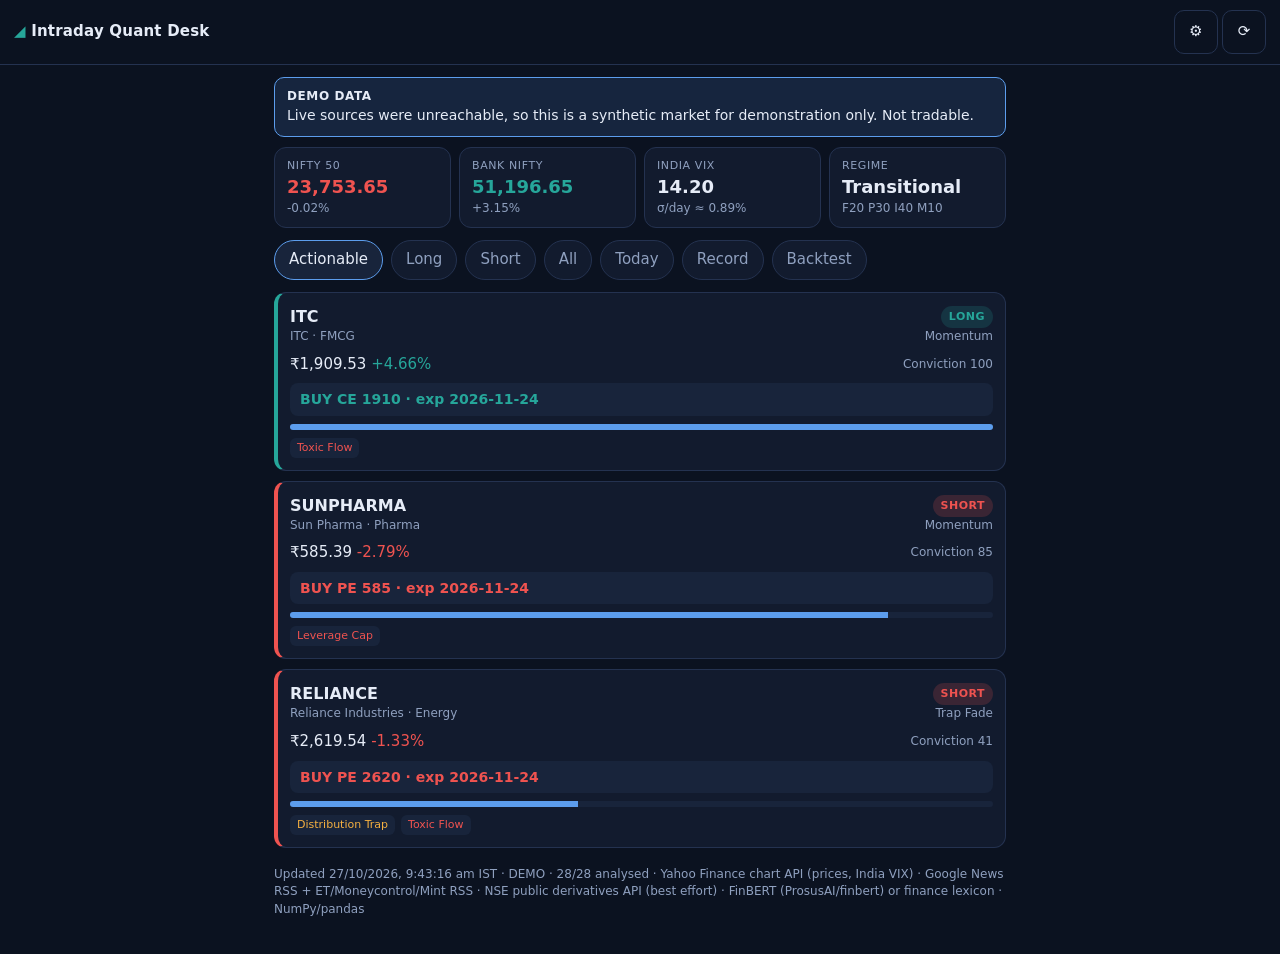
==== index.html @ 32682188 "Paper money: size every suggested trade with the user's account and show rupee P&L - Today tab: trad" ====
<!doctype html>
<html lang="en">
<head>
<meta charset="utf-8">
<meta name="viewport" content="width=device-width, initial-scale=1, viewport-fit=cover">
<title>Intraday Quant Desk</title>
<meta name="description" content="Quantitative intraday trade theses for NSE/BSE equities">
<meta name="theme-color" content="#0b1220">
<meta name="color-scheme" content="dark">
<meta name="apple-mobile-web-app-capable" content="yes">
<meta name="mobile-web-app-capable" content="yes">
<meta name="apple-mobile-web-app-status-bar-style" content="black-translucent">
<meta name="apple-mobile-web-app-title" content="Intraday">
<link rel="manifest" href="manifest.webmanifest">
<link rel="icon" type="image/png" href="icons/favicon-32.png">
<link rel="apple-touch-icon" href="icons/apple-touch-icon.png">
<link rel="stylesheet" href="assets/styles.css">
</head>
<body>
<header class="top">
  <div class="brand"><span class="logo">◢</span> Intraday Quant Desk</div>
  <div class="top-actions">
    <button id="installBtn" class="btn ghost" hidden>Install</button>
    <button id="settingsBtn" class="btn ghost" aria-label="Risk settings">⚙</button>
    <button id="refreshBtn" class="btn ghost" aria-label="Refresh">⟳</button>
  </div>
</header>
<main>
  <div id="banners"></div>
  <section id="macro" class="macro" aria-label="Macro overlay"></section>
  <nav class="chips" id="filters" aria-label="Filter">
    <button data-f="ACTION" class="chip on">Actionable</button>
    <button data-f="LONG" class="chip">Long</button>
    <button data-f="SHORT" class="chip">Short</button>
    <button data-f="ALL" class="chip">All</button>
    <button data-f="TODAY" class="chip">Today</button>
    <button data-f="RECORD" class="chip">Record</button>
    <button data-f="BACKTEST" class="chip">Backtest</button>
  </nav>
  <section id="list" class="list" aria-live="polite"><div class="empty">Loading…</div></section>
  <footer id="foot" class="foot"></footer>
</main>

<div id="sheet" class="sheet" hidden role="dialog" aria-modal="true">
  <div class="sheet-bar"><button id="closeSheet" class="btn ghost">← Back</button><span id="sheetTitle"></span></div>
  <div id="sheetBody" class="sheet-body"></div>
</div>

<dialog id="settings">
  <form method="dialog">
    <h3>Risk settings</h3>
    <label>Capital (₹)<input id="capital" type="number" min="1000" step="1000" inputmode="numeric"></label>
    <label>Risk per trade (%)<input id="riskPct" type="number" min="0.1" max="100" step="0.1" inputmode="decimal"></label>
    <p class="muted">Quantity is recalculated on-device from the stop distance. The same capital and risk % run your paper-money account (Today and Record tabs). Nothing leaves your phone.</p>
    <h3>Notifications</h3>
    <p id="notifStatus" class="muted"></p>
    <button type="button" id="notifBtn" class="btn">Enable notifications</button>
    <button type="button" id="notifTest" class="btn ghost" hidden>Test on this phone</button>
    <div id="subBox" hidden>
      <p class="muted">Last step: copy this and save it in GitHub → repo Settings → Secrets and variables → Actions → New secret named <b>PUSH_SUBSCRIPTIONS</b>.</p>
      <textarea id="subJson" readonly rows="5"></textarea>
      <button type="button" id="copySub" class="btn ghost">Copy</button>
    </div>
    <menu><button class="btn" value="ok">Save</button></menu>
  </form>
</dialog>
<div id="iosHint" class="ios-hint" hidden>To install: tap <b>Share</b> then <b>Add to Home Screen</b>. <button id="iosClose" class="btn ghost">Got it</button></div>
<script src="assets/app.js"></script>
</body>
</html>
---- assets/styles.css ----
:root{--bg:#0b1220;--panel:#121b2e;--panel2:#18243b;--line:#243250;--tx:#e6ecf7;--mu:#8fa0bf;--up:#26a69a;--dn:#ef5350;--warn:#f5b041;--info:#5c9ded;
--safe-t:env(safe-area-inset-top);--safe-b:env(safe-area-inset-bottom)}
html{color-scheme:dark}
*{box-sizing:border-box;-webkit-tap-highlight-color:transparent}
html{-webkit-text-size-adjust:100%}
body{margin:0;background:var(--bg);color:var(--tx);font:15px/1.45 system-ui,-apple-system,Segoe UI,Roboto,sans-serif;padding-bottom:calc(24px + var(--safe-b));overscroll-behavior-y:contain}
.top{position:sticky;top:0;z-index:5;display:flex;justify-content:space-between;align-items:center;padding:calc(10px + var(--safe-t)) 14px 10px;background:var(--bg);border-bottom:1px solid var(--line)}
.brand{font-weight:700;letter-spacing:.2px}.logo{color:var(--up)}
.top-actions{display:flex;gap:4px}
.btn{font:inherit;color:var(--tx);background:var(--info);border:0;border-radius:10px;padding:10px 14px;min-height:44px;cursor:pointer}
.btn.ghost{background:transparent;border:1px solid var(--line);padding:8px 12px;min-width:44px}
main{max-width:760px;margin:0 auto;padding:12px 14px}
.banner{padding:10px 12px;border-radius:10px;margin-bottom:10px;border:1px solid;font-size:14px}
.banner.high{background:rgba(239,83,80,.14);border-color:var(--dn)}.banner.medium{background:rgba(245,176,65,.14);border-color:var(--warn)}.banner.info{background:rgba(92,157,237,.14);border-color:var(--info)}
.banner b{display:block;font-size:12px;text-transform:uppercase;letter-spacing:.6px}
.macro{display:grid;grid-template-columns:repeat(2,1fr);gap:8px;margin-bottom:12px}
@media(min-width:560px){.macro{grid-template-columns:repeat(4,1fr)}}
.tile{background:var(--panel);border:1px solid var(--line);border-radius:12px;padding:10px 12px}
.tile .k{font-size:11px;color:var(--mu);text-transform:uppercase;letter-spacing:.6px}.tile .v{font-size:18px;font-weight:650}.tile .s{font-size:12px;color:var(--mu)}
.chips{display:flex;gap:8px;overflow-x:auto;padding-bottom:6px;margin-bottom:6px;scrollbar-width:none}
.chip{flex:none;font:inherit;color:var(--mu);background:var(--panel);border:1px solid var(--line);border-radius:999px;padding:8px 14px;min-height:40px}
.chip.on{color:var(--tx);border-color:var(--info);background:var(--panel2)}
.list{display:grid;gap:10px}
.card{display:block;width:100%;text-align:left;font:inherit;color:inherit;background:var(--panel);border:1px solid var(--line);border-left:4px solid var(--line);border-radius:12px;padding:12px;cursor:pointer}
.card.LONG{border-left-color:var(--up)}.card.SHORT{border-left-color:var(--dn)}
.row{display:flex;justify-content:space-between;align-items:center;gap:8px}
.sym{font-weight:700;font-size:16px}.sub{color:var(--mu);font-size:12px}
.pill{display:inline-block;font-size:11px;font-weight:700;padding:3px 8px;border-radius:999px;letter-spacing:.5px}
.pill.LONG{background:rgba(38,166,154,.18);color:var(--up)}.pill.SHORT{background:rgba(239,83,80,.18);color:var(--dn)}.pill.NO_TRADE{background:var(--panel2);color:var(--mu)}
.up{color:var(--up)}.dn{color:var(--dn)}.muted,.mu{color:var(--mu)}
.meter{height:6px;background:var(--panel2);border-radius:6px;overflow:hidden;margin-top:8px}.meter i{display:block;height:100%;background:var(--info)}
.tags{display:flex;flex-wrap:wrap;gap:6px;margin-top:8px}.tag{font-size:11px;background:var(--panel2);border-radius:6px;padding:2px 7px;color:var(--mu)}.tag.w{color:var(--warn)}.tag.r{color:var(--dn)}
.empty{padding:30px;text-align:center;color:var(--mu)}
.foot{color:var(--mu);font-size:12px;margin-top:18px}
.sheet{position:fixed;inset:0;z-index:20;background:var(--bg);overflow-y:auto;-webkit-overflow-scrolling:touch}
.sheet[hidden]{display:none}
.sheet-bar{position:sticky;top:0;display:flex;align-items:center;gap:10px;padding:calc(8px + var(--safe-t)) 10px 8px;background:var(--bg);border-bottom:1px solid var(--line);font-weight:700}
.sheet-body{max-width:760px;margin:0 auto;padding:12px 14px calc(30px + var(--safe-b))}
h4{margin:18px 0 8px;font-size:12px;text-transform:uppercase;letter-spacing:.7px;color:var(--mu)}
.grid{display:grid;grid-template-columns:repeat(2,1fr);gap:8px}
.kv{background:var(--panel);border:1px solid var(--line);border-radius:10px;padding:8px 10px}.kv .k{font-size:11px;color:var(--mu)}.kv .v{font-weight:650;font-variant-numeric:tabular-nums}
.bar{display:flex;align-items:center;gap:8px;margin:6px 0;font-size:13px}.bar .n{width:96px;color:var(--mu)}.bar .t{flex:1;height:8px;background:var(--panel2);border-radius:8px;position:relative}
.bar .t i{position:absolute;top:0;bottom:0;border-radius:8px}.bar .t:after{content:"";position:absolute;left:50%;top:-2px;bottom:-2px;width:1px;background:var(--mu)}.bar .x{width:84px;text-align:right;font-variant-numeric:tabular-nums}
.box{background:var(--panel);border:1px solid var(--line);border-radius:12px;padding:12px}
.inval{border-left:4px solid var(--warn)}
.hl{padding:8px 0;border-top:1px solid var(--line);font-size:14px}.hl:first-child{border-top:0}
.hl a{color:var(--info);text-decoration:none}
dialog{background:var(--panel);color:var(--tx);border:1px solid var(--line);border-radius:14px;width:min(92vw,380px)}
dialog::backdrop{background:rgba(0,0,0,.6)}
dialog label{display:block;margin:12px 0;font-size:13px;color:var(--mu)}
dialog input{display:block;width:100%;margin-top:4px;padding:12px;font-size:16px;background:var(--bg);color:var(--tx);border:1px solid var(--line);border-radius:8px}
dialog menu{padding:0;margin:8px 0 0}
.ios-hint{position:fixed;left:10px;right:10px;bottom:calc(10px + var(--safe-b));z-index:30;background:var(--panel2);border:1px solid var(--info);border-radius:12px;padding:10px 12px}
.opt{margin-top:8px;font-weight:700;font-size:14px;padding:6px 10px;border-radius:8px;background:var(--panel2)}
.opt.LONG{color:var(--up)}.opt.SHORT{color:var(--dn)}
.opt-box.LONG{border-left:4px solid var(--up)}.opt-box.SHORT{border-left:4px solid var(--dn)}
.opt-big{font-size:18px;font-weight:750}
dialog h3{margin:18px 0 6px}
dialog textarea{width:100%;font:12px ui-monospace,monospace;background:var(--bg);color:var(--tx);border:1px solid var(--line);border-radius:8px;padding:8px}
dialog .btn{margin:4px 0}
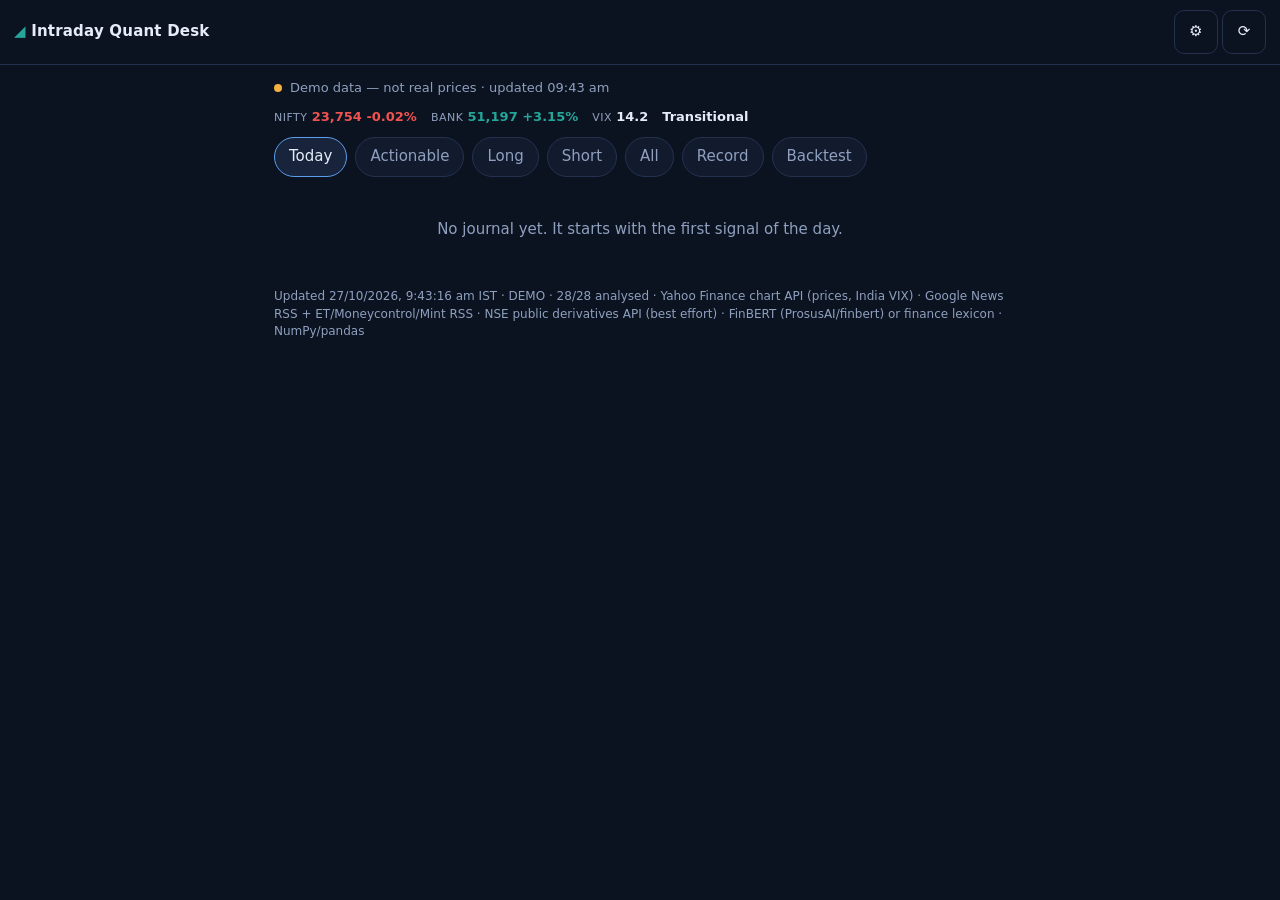
==== commit 125374f3: "Open on Today; replace the top banners with one status line and a compact market strip - Today is th" ====
--- a/index.html
+++ b/index.html
@@ -26,14 +26,14 @@
   </div>
 </header>
 <main>
-  <div id="banners"></div>
-  <section id="macro" class="macro" aria-label="Macro overlay"></section>
-  <nav class="chips" id="filters" aria-label="Filter">
-    <button data-f="ACTION" class="chip on">Actionable</button>
+  <div id="status" class="status" role="status"></div>
+  <section id="macro" class="strip" aria-label="Market"></section>
+  <nav class="chips" id="filters" aria-label="Views">
+    <button data-f="TODAY" class="chip on">Today</button>
+    <button data-f="ACTION" class="chip">Actionable</button>
     <button data-f="LONG" class="chip">Long</button>
     <button data-f="SHORT" class="chip">Short</button>
     <button data-f="ALL" class="chip">All</button>
-    <button data-f="TODAY" class="chip">Today</button>
     <button data-f="RECORD" class="chip">Record</button>
     <button data-f="BACKTEST" class="chip">Backtest</button>
   </nav>
--- a/assets/styles.css
+++ b/assets/styles.css
@@ -58,3 +58,18 @@
 dialog h3{margin:18px 0 6px}
 dialog textarea{width:100%;font:12px ui-monospace,monospace;background:var(--bg);color:var(--tx);border:1px solid var(--line);border-radius:8px;padding:8px}
 dialog .btn{margin:4px 0}
+.tbar{margin:12px 0 2px}
+.tbar-track{position:relative;height:8px;border-radius:8px;background:linear-gradient(90deg,rgba(239,83,80,.28),var(--panel2) 33%,rgba(38,166,154,.28))}
+.tbar-fill{position:absolute;top:0;bottom:0;border-radius:8px}.tbar-fill.up{background:var(--up)}.tbar-fill.dn{background:var(--dn)}
+.tbar-tick{position:absolute;top:-3px;bottom:-3px;width:2px;margin-left:-1px;background:var(--mu)}.tbar-tick.be{background:var(--warn)}
+.tbar-dot{position:absolute;top:50%;width:14px;height:14px;margin:-7px 0 0 -7px;border-radius:50%;border:2px solid var(--tx)}
+.tbar-dot.up{background:var(--up)}.tbar-dot.dn{background:var(--dn)}
+.tbar-labels{position:relative;height:16px;margin-top:6px;font-size:11px;color:var(--mu)}
+.tbar-labels span{position:absolute;transform:translateX(-50%);white-space:nowrap}
+.tbar-labels span:first-child{transform:none}.tbar-labels span:last-child{transform:translateX(-100%)}
+.tbar-note{margin-top:2px}
+.status{display:flex;align-items:center;gap:8px;font-size:13px;color:var(--mu);margin:2px 0 10px}
+.dot{width:8px;height:8px;border-radius:50%;flex:none;background:var(--mu)}.dot.ok{background:var(--up)}.dot.warn{background:var(--warn)}.dot.idle{background:var(--mu)}
+.strip{display:flex;gap:14px;overflow-x:auto;scrollbar-width:none;font-size:13px;margin-bottom:10px;white-space:nowrap}
+.strip-item .k{color:var(--mu);font-size:11px;letter-spacing:.5px}
+details.how{font-size:13px;color:var(--mu);margin:6px 0 12px}details.how summary{cursor:pointer;color:var(--info)}
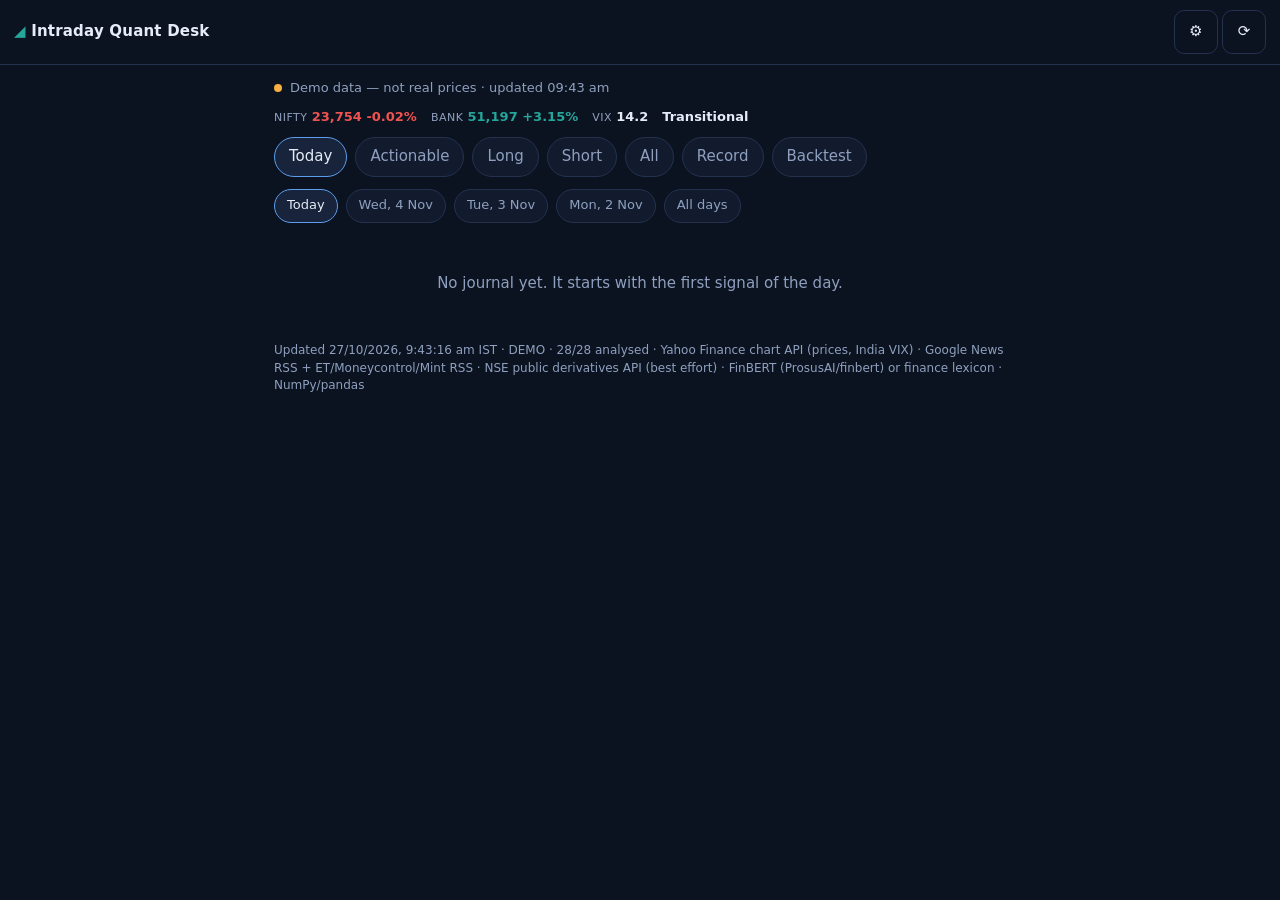
==== commit e6bf6678: "Zerodha Kite Connect: exchange candles, option chains, futures OI and lot sizes (read-only) - engine" ====
--- a/index.html
+++ b/index.html
@@ -52,6 +52,10 @@
     <label>Capital (₹)<input id="capital" type="number" min="1000" step="1000" inputmode="numeric"></label>
     <label>Risk per trade (%)<input id="riskPct" type="number" min="0.1" max="100" step="0.1" inputmode="decimal"></label>
     <p class="muted">Quantity is recalculated on-device from the stop distance. The same capital and risk % run your paper-money account (Today and Record tabs). Nothing leaves your phone.</p>
+    <h3>Zerodha Kite</h3>
+    <p id="kiteStatus" class="muted"></p>
+    <button type="button" id="kiteBtn" class="btn">Connect Kite (daily login)</button>
+    <p class="muted">Kite tokens expire every morning, so log in once each trading day before 10:00. The app only reads market data; it never places orders.</p>
     <h3>Notifications</h3>
     <p id="notifStatus" class="muted"></p>
     <button type="button" id="notifBtn" class="btn">Enable notifications</button>
--- a/assets/styles.css
+++ b/assets/styles.css
@@ -73,3 +73,5 @@
 .strip{display:flex;gap:14px;overflow-x:auto;scrollbar-width:none;font-size:13px;margin-bottom:10px;white-space:nowrap}
 .strip-item .k{color:var(--mu);font-size:11px;letter-spacing:.5px}
 details.how{font-size:13px;color:var(--mu);margin:6px 0 12px}details.how summary{cursor:pointer;color:var(--info)}
+.chips.days{margin-bottom:4px}.chips.days .chip{padding:6px 12px;min-height:34px;font-size:13px}
+.card.dayrow .bar{margin-top:8px}
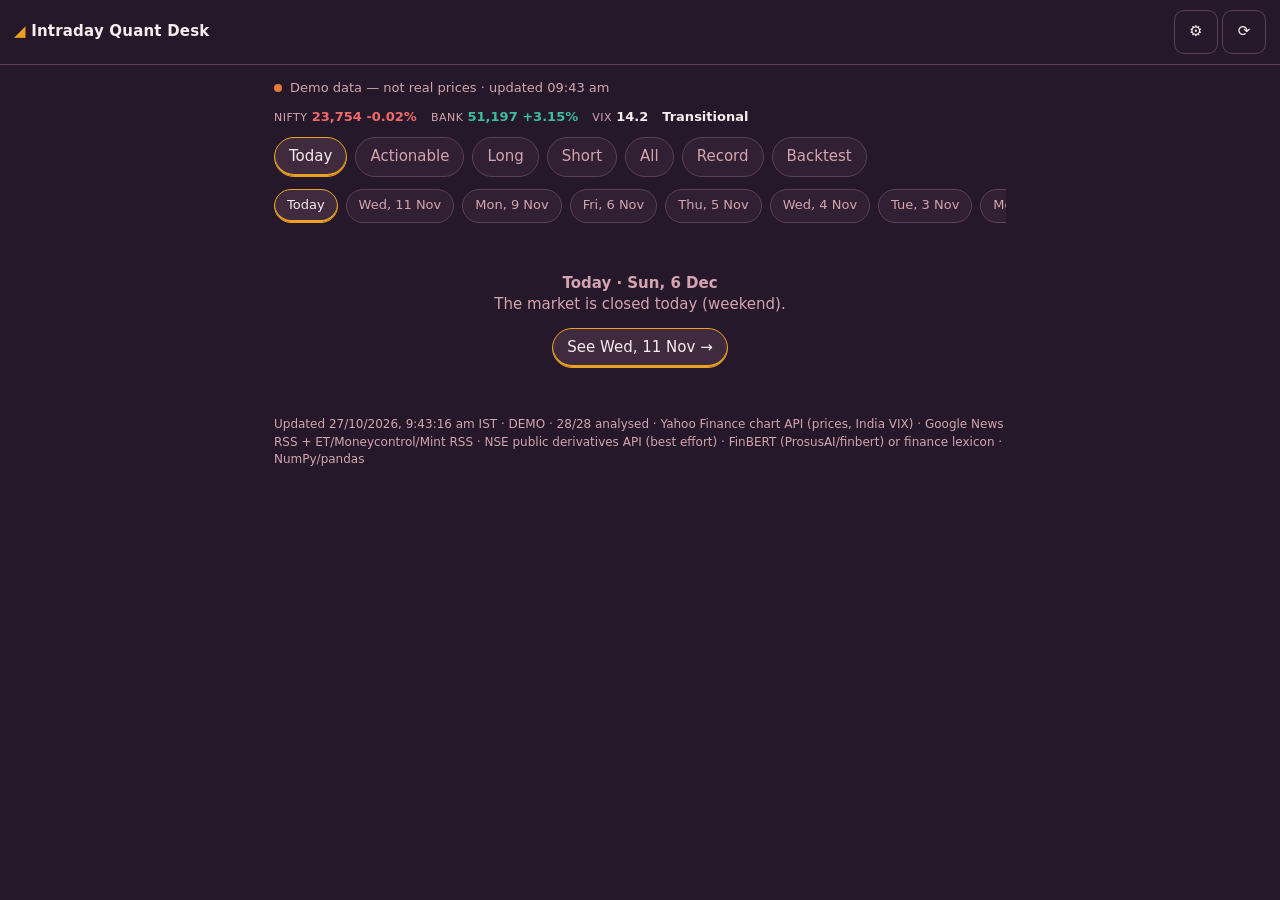
==== commit 30be03ab: "Design rule 60-30-10: Smoked Plum 60%, Dusty Rose 30%, Marigold Yellow 10% - Plum shades for backgro" ====
--- a/index.html
+++ b/index.html
@@ -5,7 +5,7 @@
 <meta name="viewport" content="width=device-width, initial-scale=1, viewport-fit=cover">
 <title>Intraday Quant Desk</title>
 <meta name="description" content="Quantitative intraday trade theses for NSE/BSE equities">
-<meta name="theme-color" content="#0b1220">
+<meta name="theme-color" content="#24182A">
 <meta name="color-scheme" content="dark">
 <meta name="apple-mobile-web-app-capable" content="yes">
 <meta name="mobile-web-app-capable" content="yes">
--- a/assets/styles.css
+++ b/assets/styles.css
@@ -1,17 +1,24 @@
-:root{--bg:#0b1220;--panel:#121b2e;--panel2:#18243b;--line:#243250;--tx:#e6ecf7;--mu:#8fa0bf;--up:#26a69a;--dn:#ef5350;--warn:#f5b041;--info:#5c9ded;
+:root{
+/* Design rule 60-30-10 (docs/DESIGN.md): Smoked Plum 60% (backgrounds, surfaces, lines) ·
+   Dusty Rose 30% (secondary text, labels, chips, info banners) · Marigold Yellow 10% (accent: buttons, active state, links, logo).
+   Green/red stay only as functional profit/loss colours. */
+--plum:#5B4156;--rose:#D4A5AE;--marigold:#EAA221;
+--bg:#24182A;--panel:#311F33;--panel2:#3F2A3E;--line:#5B4156;
+--tx:#F8ECEF;--mu:#D4A5AE;--accent:#EAA221;--on-accent:#24182A;
+--up:#3DBE9C;--dn:#F06A6A;--warn:#E8793A;--info:#D4A5AE;
 --safe-t:env(safe-area-inset-top);--safe-b:env(safe-area-inset-bottom)}
 html{color-scheme:dark}
 *{box-sizing:border-box;-webkit-tap-highlight-color:transparent}
 html{-webkit-text-size-adjust:100%}
 body{margin:0;background:var(--bg);color:var(--tx);font:15px/1.45 system-ui,-apple-system,Segoe UI,Roboto,sans-serif;padding-bottom:calc(24px + var(--safe-b));overscroll-behavior-y:contain}
 .top{position:sticky;top:0;z-index:5;display:flex;justify-content:space-between;align-items:center;padding:calc(10px + var(--safe-t)) 14px 10px;background:var(--bg);border-bottom:1px solid var(--line)}
-.brand{font-weight:700;letter-spacing:.2px}.logo{color:var(--up)}
+.brand{font-weight:700;letter-spacing:.2px}.logo{color:var(--accent)}
 .top-actions{display:flex;gap:4px}
-.btn{font:inherit;color:var(--tx);background:var(--info);border:0;border-radius:10px;padding:10px 14px;min-height:44px;cursor:pointer}
-.btn.ghost{background:transparent;border:1px solid var(--line);padding:8px 12px;min-width:44px}
+.btn{font:inherit;color:var(--on-accent);font-weight:650;background:var(--accent);border:0;border-radius:10px;padding:10px 14px;min-height:44px;cursor:pointer}
+.btn.ghost{color:var(--tx);font-weight:400;background:transparent;border:1px solid var(--line);padding:8px 12px;min-width:44px}
 main{max-width:760px;margin:0 auto;padding:12px 14px}
 .banner{padding:10px 12px;border-radius:10px;margin-bottom:10px;border:1px solid;font-size:14px}
-.banner.high{background:rgba(239,83,80,.14);border-color:var(--dn)}.banner.medium{background:rgba(245,176,65,.14);border-color:var(--warn)}.banner.info{background:rgba(92,157,237,.14);border-color:var(--info)}
+.banner.high{background:rgba(240,106,106,.14);border-color:var(--dn)}.banner.medium{background:rgba(232,121,58,.14);border-color:var(--warn)}.banner.info{background:rgba(212,165,174,.12);border-color:var(--rose)}
 .banner b{display:block;font-size:12px;text-transform:uppercase;letter-spacing:.6px}
 .macro{display:grid;grid-template-columns:repeat(2,1fr);gap:8px;margin-bottom:12px}
 @media(min-width:560px){.macro{grid-template-columns:repeat(4,1fr)}}
@@ -19,16 +26,16 @@
 .tile .k{font-size:11px;color:var(--mu);text-transform:uppercase;letter-spacing:.6px}.tile .v{font-size:18px;font-weight:650}.tile .s{font-size:12px;color:var(--mu)}
 .chips{display:flex;gap:8px;overflow-x:auto;padding-bottom:6px;margin-bottom:6px;scrollbar-width:none}
 .chip{flex:none;font:inherit;color:var(--mu);background:var(--panel);border:1px solid var(--line);border-radius:999px;padding:8px 14px;min-height:40px}
-.chip.on{color:var(--tx);border-color:var(--info);background:var(--panel2)}
+.chip.on{color:var(--tx);border-color:var(--accent);background:var(--panel2);box-shadow:inset 0 -2px 0 var(--accent)}
 .list{display:grid;gap:10px}
 .card{display:block;width:100%;text-align:left;font:inherit;color:inherit;background:var(--panel);border:1px solid var(--line);border-left:4px solid var(--line);border-radius:12px;padding:12px;cursor:pointer}
 .card.LONG{border-left-color:var(--up)}.card.SHORT{border-left-color:var(--dn)}
 .row{display:flex;justify-content:space-between;align-items:center;gap:8px}
 .sym{font-weight:700;font-size:16px}.sub{color:var(--mu);font-size:12px}
 .pill{display:inline-block;font-size:11px;font-weight:700;padding:3px 8px;border-radius:999px;letter-spacing:.5px}
-.pill.LONG{background:rgba(38,166,154,.18);color:var(--up)}.pill.SHORT{background:rgba(239,83,80,.18);color:var(--dn)}.pill.NO_TRADE{background:var(--panel2);color:var(--mu)}
+.pill.LONG{background:rgba(61,190,156,.18);color:var(--up)}.pill.SHORT{background:rgba(240,106,106,.18);color:var(--dn)}.pill.NO_TRADE{background:var(--panel2);color:var(--mu)}
 .up{color:var(--up)}.dn{color:var(--dn)}.muted,.mu{color:var(--mu)}
-.meter{height:6px;background:var(--panel2);border-radius:6px;overflow:hidden;margin-top:8px}.meter i{display:block;height:100%;background:var(--info)}
+.meter{height:6px;background:var(--panel2);border-radius:6px;overflow:hidden;margin-top:8px}.meter i{display:block;height:100%;background:var(--accent)}
 .tags{display:flex;flex-wrap:wrap;gap:6px;margin-top:8px}.tag{font-size:11px;background:var(--panel2);border-radius:6px;padding:2px 7px;color:var(--mu)}.tag.w{color:var(--warn)}.tag.r{color:var(--dn)}
 .empty{padding:30px;text-align:center;color:var(--mu)}
 .foot{color:var(--mu);font-size:12px;margin-top:18px}
@@ -44,13 +51,13 @@
 .box{background:var(--panel);border:1px solid var(--line);border-radius:12px;padding:12px}
 .inval{border-left:4px solid var(--warn)}
 .hl{padding:8px 0;border-top:1px solid var(--line);font-size:14px}.hl:first-child{border-top:0}
-.hl a{color:var(--info);text-decoration:none}
+.hl a{color:var(--accent);text-decoration:none}
 dialog{background:var(--panel);color:var(--tx);border:1px solid var(--line);border-radius:14px;width:min(92vw,380px)}
 dialog::backdrop{background:rgba(0,0,0,.6)}
 dialog label{display:block;margin:12px 0;font-size:13px;color:var(--mu)}
 dialog input{display:block;width:100%;margin-top:4px;padding:12px;font-size:16px;background:var(--bg);color:var(--tx);border:1px solid var(--line);border-radius:8px}
 dialog menu{padding:0;margin:8px 0 0}
-.ios-hint{position:fixed;left:10px;right:10px;bottom:calc(10px + var(--safe-b));z-index:30;background:var(--panel2);border:1px solid var(--info);border-radius:12px;padding:10px 12px}
+.ios-hint{position:fixed;left:10px;right:10px;bottom:calc(10px + var(--safe-b));z-index:30;background:var(--panel2);border:1px solid var(--accent);border-radius:12px;padding:10px 12px}
 .opt{margin-top:8px;font-weight:700;font-size:14px;padding:6px 10px;border-radius:8px;background:var(--panel2)}
 .opt.LONG{color:var(--up)}.opt.SHORT{color:var(--dn)}
 .opt-box.LONG{border-left:4px solid var(--up)}.opt-box.SHORT{border-left:4px solid var(--dn)}
@@ -59,9 +66,9 @@
 dialog textarea{width:100%;font:12px ui-monospace,monospace;background:var(--bg);color:var(--tx);border:1px solid var(--line);border-radius:8px;padding:8px}
 dialog .btn{margin:4px 0}
 .tbar{margin:12px 0 2px}
-.tbar-track{position:relative;height:8px;border-radius:8px;background:linear-gradient(90deg,rgba(239,83,80,.28),var(--panel2) 33%,rgba(38,166,154,.28))}
+.tbar-track{position:relative;height:8px;border-radius:8px;background:linear-gradient(90deg,rgba(240,106,106,.28),var(--panel2) 33%,rgba(61,190,156,.28))}
 .tbar-fill{position:absolute;top:0;bottom:0;border-radius:8px}.tbar-fill.up{background:var(--up)}.tbar-fill.dn{background:var(--dn)}
-.tbar-tick{position:absolute;top:-3px;bottom:-3px;width:2px;margin-left:-1px;background:var(--mu)}.tbar-tick.be{background:var(--warn)}
+.tbar-tick{position:absolute;top:-3px;bottom:-3px;width:2px;margin-left:-1px;background:var(--mu)}.tbar-tick.be{background:var(--accent)}
 .tbar-dot{position:absolute;top:50%;width:14px;height:14px;margin:-7px 0 0 -7px;border-radius:50%;border:2px solid var(--tx)}
 .tbar-dot.up{background:var(--up)}.tbar-dot.dn{background:var(--dn)}
 .tbar-labels{position:relative;height:16px;margin-top:6px;font-size:11px;color:var(--mu)}
@@ -72,6 +79,8 @@
 .dot{width:8px;height:8px;border-radius:50%;flex:none;background:var(--mu)}.dot.ok{background:var(--up)}.dot.warn{background:var(--warn)}.dot.idle{background:var(--mu)}
 .strip{display:flex;gap:14px;overflow-x:auto;scrollbar-width:none;font-size:13px;margin-bottom:10px;white-space:nowrap}
 .strip-item .k{color:var(--mu);font-size:11px;letter-spacing:.5px}
-details.how{font-size:13px;color:var(--mu);margin:6px 0 12px}details.how summary{cursor:pointer;color:var(--info)}
+details.how{font-size:13px;color:var(--mu);margin:6px 0 12px}details.how summary{cursor:pointer;color:var(--accent)}
 .chips.days{margin-bottom:4px}.chips.days .chip{padding:6px 12px;min-height:34px;font-size:13px}
 .card.dayrow .bar{margin-top:8px}
+a{color:var(--accent)}
+:focus-visible{outline:2px solid var(--accent);outline-offset:2px}
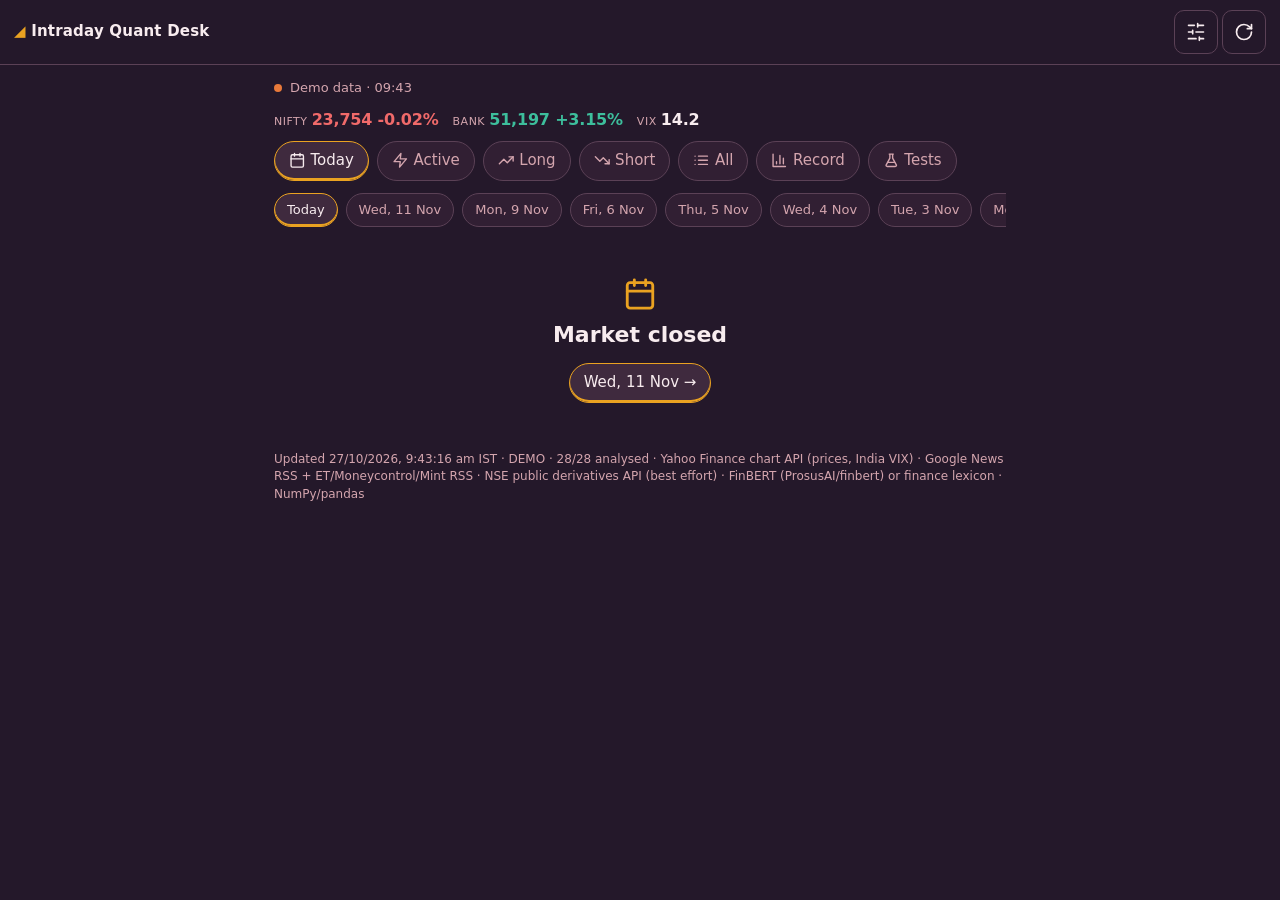
==== commit 4828a658: "Numbers-first UI with icons and far less text - Every view opens with one big number (day P&L, accou" ====
--- a/index.html
+++ b/index.html
@@ -20,9 +20,9 @@
 <header class="top">
   <div class="brand"><span class="logo">◢</span> Intraday Quant Desk</div>
   <div class="top-actions">
-    <button id="installBtn" class="btn ghost" hidden>Install</button>
-    <button id="settingsBtn" class="btn ghost" aria-label="Risk settings">⚙</button>
-    <button id="refreshBtn" class="btn ghost" aria-label="Refresh">⟳</button>
+    <button id="installBtn" class="btn ghost icon" hidden aria-label="Install">Install</button>
+    <button id="settingsBtn" class="btn ghost icon" aria-label="Settings">⚙</button>
+    <button id="refreshBtn" class="btn ghost icon" aria-label="Refresh">⟳</button>
   </div>
 </header>
 <main>
@@ -30,38 +30,36 @@
   <section id="macro" class="strip" aria-label="Market"></section>
   <nav class="chips" id="filters" aria-label="Views">
     <button data-f="TODAY" class="chip on">Today</button>
-    <button data-f="ACTION" class="chip">Actionable</button>
+    <button data-f="ACTION" class="chip">Active</button>
     <button data-f="LONG" class="chip">Long</button>
     <button data-f="SHORT" class="chip">Short</button>
     <button data-f="ALL" class="chip">All</button>
     <button data-f="RECORD" class="chip">Record</button>
-    <button data-f="BACKTEST" class="chip">Backtest</button>
+    <button data-f="BACKTEST" class="chip">Tests</button>
   </nav>
   <section id="list" class="list" aria-live="polite"><div class="empty">Loading…</div></section>
   <footer id="foot" class="foot"></footer>
 </main>
 
 <div id="sheet" class="sheet" hidden role="dialog" aria-modal="true">
-  <div class="sheet-bar"><button id="closeSheet" class="btn ghost">← Back</button><span id="sheetTitle"></span></div>
+  <div class="sheet-bar"><button id="closeSheet" class="btn ghost icon" aria-label="Back">←</button><span id="sheetTitle"></span></div>
   <div id="sheetBody" class="sheet-body"></div>
 </div>
 
 <dialog id="settings">
   <form method="dialog">
-    <h3>Risk settings</h3>
-    <label>Capital (₹)<input id="capital" type="number" min="1000" step="1000" inputmode="numeric"></label>
-    <label>Risk per trade (%)<input id="riskPct" type="number" min="0.1" max="100" step="0.1" inputmode="decimal"></label>
-    <p class="muted">Quantity is recalculated on-device from the stop distance. The same capital and risk % run your paper-money account (Today and Record tabs). Nothing leaves your phone.</p>
-    <h3>Zerodha Kite</h3>
+    <h3>Account</h3>
+    <label>Capital ₹<input id="capital" type="number" min="1000" step="1000" inputmode="numeric"></label>
+    <label>Risk per trade %<input id="riskPct" type="number" min="0.1" max="100" step="0.1" inputmode="decimal"></label>
+    <h3>Kite</h3>
     <p id="kiteStatus" class="muted"></p>
-    <button type="button" id="kiteBtn" class="btn">Connect Kite (daily login)</button>
-    <p class="muted">Kite tokens expire every morning, so log in once each trading day before 10:00. The app only reads market data; it never places orders.</p>
-    <h3>Notifications</h3>
+    <button type="button" id="kiteBtn" class="btn">Log in (daily, before 10:00)</button>
+    <h3>Alerts</h3>
     <p id="notifStatus" class="muted"></p>
-    <button type="button" id="notifBtn" class="btn">Enable notifications</button>
-    <button type="button" id="notifTest" class="btn ghost" hidden>Test on this phone</button>
+    <button type="button" id="notifBtn" class="btn">Enable alerts</button>
+    <button type="button" id="notifTest" class="btn ghost" hidden>Test</button>
     <div id="subBox" hidden>
-      <p class="muted">Last step: copy this and save it in GitHub → repo Settings → Secrets and variables → Actions → New secret named <b>PUSH_SUBSCRIPTIONS</b>.</p>
+      <p class="muted">Save as GitHub secret <b>PUSH_SUBSCRIPTIONS</b>.</p>
       <textarea id="subJson" readonly rows="5"></textarea>
       <button type="button" id="copySub" class="btn ghost">Copy</button>
     </div>
--- a/assets/styles.css
+++ b/assets/styles.css
@@ -84,3 +84,37 @@
 .card.dayrow .bar{margin-top:8px}
 a{color:var(--accent)}
 :focus-visible{outline:2px solid var(--accent);outline-offset:2px}
+/* ---- numbers-first layout (2026-11-12) ---- */
+.ico{width:1.1em;height:1.1em;flex:none;vertical-align:-.2em;fill:none;stroke:currentColor;stroke-width:2;stroke-linecap:round;stroke-linejoin:round}
+.num{font-variant-numeric:tabular-nums;letter-spacing:-.2px}
+.hero{background:var(--panel);border:1px solid var(--line);border-radius:16px;padding:14px 16px;margin-bottom:10px}
+.hero .cap{display:flex;align-items:center;gap:6px;font-size:12px;color:var(--mu)}
+.hero .big{font-size:40px;font-weight:750;line-height:1.1;margin:4px 0 2px}
+.hero .sm{font-size:15px;font-weight:600}
+.stats{display:grid;grid-template-columns:repeat(3,1fr);gap:8px;margin-top:12px}
+.stat{background:var(--panel2);border-radius:12px;padding:8px 10px}
+.stat .k{display:flex;align-items:center;gap:5px;font-size:11px;color:var(--mu)}
+.stat .v{font-size:18px;font-weight:700;margin-top:2px}
+.facts{display:flex;flex-wrap:wrap;gap:6px;margin:6px 0 10px}
+.fact{display:inline-flex;align-items:center;gap:5px;font-size:12px;color:var(--mu);background:var(--panel);border:1px solid var(--line);border-radius:999px;padding:4px 10px}
+.fact.acc{color:var(--accent);border-color:var(--accent)}.fact.dn{color:var(--dn);border-color:var(--dn)}
+.tcard-top{display:flex;justify-content:space-between;align-items:flex-start;gap:8px}
+.tcard-top .pnl{font-size:22px;font-weight:750;text-align:right;line-height:1.1}
+.tcard-top .meta{display:flex;align-items:center;gap:6px;font-size:12px;color:var(--mu);margin-top:2px}
+.levels{display:grid;grid-template-columns:repeat(4,1fr);gap:6px;margin-top:10px}
+.lvl{background:var(--panel2);border-radius:10px;padding:6px 8px}
+.lvl .k{display:flex;align-items:center;gap:4px;font-size:10px;color:var(--mu);text-transform:uppercase;letter-spacing:.4px}
+.lvl .v{font-size:14px;font-weight:650}
+.price-big{font-size:20px;font-weight:700}
+.pill .ico{width:12px;height:12px;margin-right:3px;vertical-align:-1px}
+.chip .ico{margin-right:5px}
+.btn.icon{display:inline-flex;align-items:center;justify-content:center;width:44px;padding:0}
+.btn.icon .ico{width:20px;height:20px}
+.info-tip{font-size:12px;color:var(--mu);margin:2px 0 10px}.info-tip summary{display:inline-flex;align-items:center;gap:5px;cursor:pointer;color:var(--accent);list-style:none}
+.info-tip summary::-webkit-details-marker{display:none}.info-tip[open] summary{margin-bottom:4px}
+.empty .ico{display:block;width:34px;height:34px;margin:0 auto 8px;color:var(--accent)}
+.empty .big{font-size:22px;font-weight:700;color:var(--tx)}
+.strip-item b{font-size:16px}
+.dayrow .row b.num{font-size:18px}
+[hidden]{display:none!important}
+.stat .v.small{font-size:14px;white-space:nowrap}
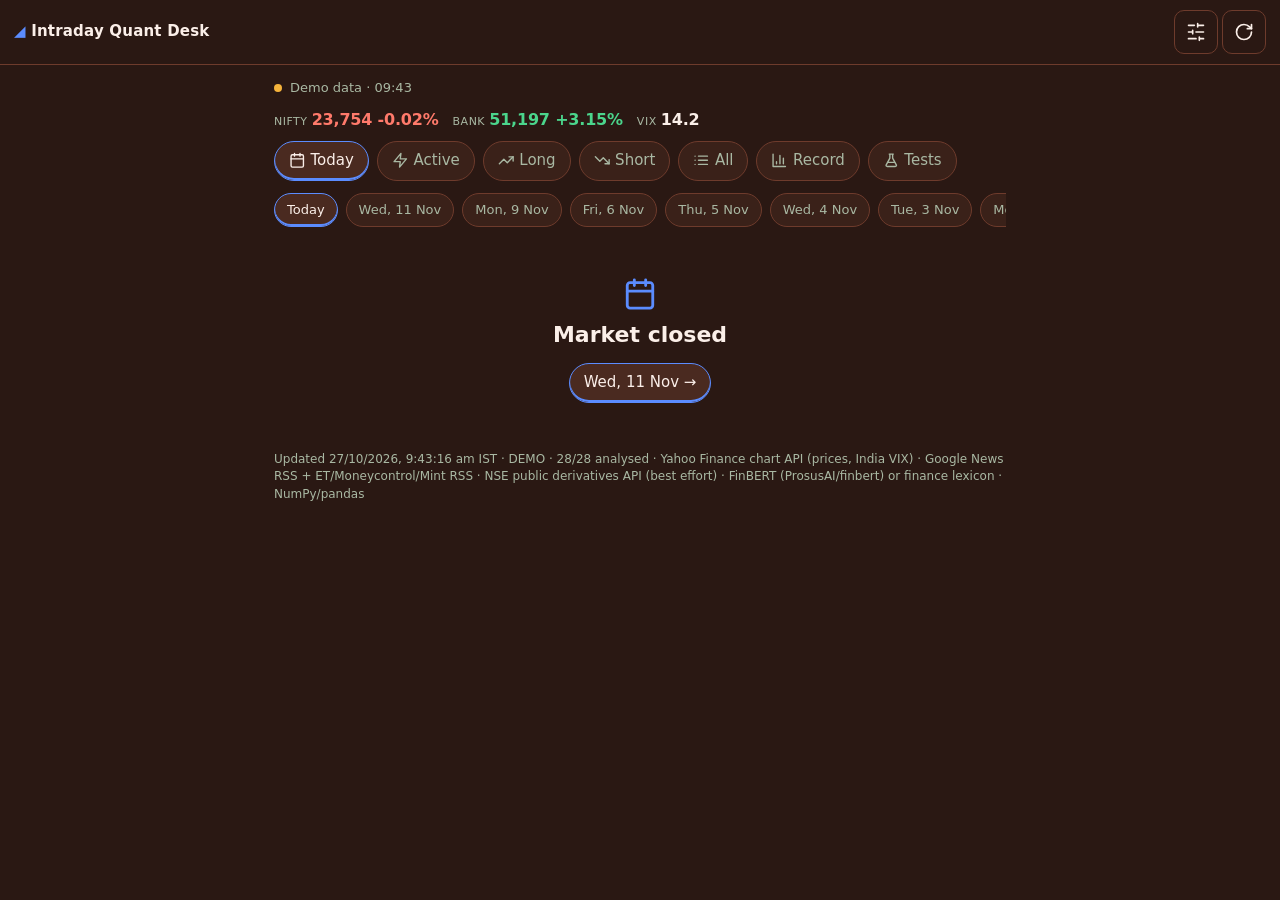
==== commit e1c42fcb: "Design rule 60-30-10: Terracotta Clay 60%, Sage Stone 30%, Cobalt Spark 10% - Clay shades for backgr" ====
--- a/index.html
+++ b/index.html
@@ -5,7 +5,7 @@
 <meta name="viewport" content="width=device-width, initial-scale=1, viewport-fit=cover">
 <title>Intraday Quant Desk</title>
 <meta name="description" content="Quantitative intraday trade theses for NSE/BSE equities">
-<meta name="theme-color" content="#24182A">
+<meta name="theme-color" content="#2A1813">
 <meta name="color-scheme" content="dark">
 <meta name="apple-mobile-web-app-capable" content="yes">
 <meta name="mobile-web-app-capable" content="yes">
--- a/assets/styles.css
+++ b/assets/styles.css
@@ -1,11 +1,11 @@
 :root{
-/* Design rule 60-30-10 (docs/DESIGN.md): Smoked Plum 60% (backgrounds, surfaces, lines) ·
-   Dusty Rose 30% (secondary text, labels, chips, info banners) · Marigold Yellow 10% (accent: buttons, active state, links, logo).
-   Green/red stay only as functional profit/loss colours. */
---plum:#5B4156;--rose:#D4A5AE;--marigold:#EAA221;
---bg:#24182A;--panel:#311F33;--panel2:#3F2A3E;--line:#5B4156;
---tx:#F8ECEF;--mu:#D4A5AE;--accent:#EAA221;--on-accent:#24182A;
---up:#3DBE9C;--dn:#F06A6A;--warn:#E8793A;--info:#D4A5AE;
+/* Design rule 60-30-10 (docs/DESIGN.md): Terracotta Clay 60% (backgrounds, surfaces, lines) ·
+   Sage Stone 30% (secondary text, labels, chips, info banners) · Cobalt Spark 10% (accent: buttons, active state, links, logo).
+   Green/red/amber stay only as functional profit/loss/warning colours. */
+--clay:#C4673F;--sage:#A9B8A3;--cobalt:#5B8CFF;
+--bg:#2A1813;--panel:#3A2119;--panel2:#4A2A20;--line:#6E3B2C;
+--tx:#FBEFE9;--mu:#A9B8A3;--accent:#5B8CFF;--accent-bg:#2F5FE0;--on-accent:#FFFFFF;
+--up:#4BD58C;--dn:#FF7A6B;--warn:#F5B33B;--info:#A9B8A3;
 --safe-t:env(safe-area-inset-top);--safe-b:env(safe-area-inset-bottom)}
 html{color-scheme:dark}
 *{box-sizing:border-box;-webkit-tap-highlight-color:transparent}
@@ -14,11 +14,11 @@
 .top{position:sticky;top:0;z-index:5;display:flex;justify-content:space-between;align-items:center;padding:calc(10px + var(--safe-t)) 14px 10px;background:var(--bg);border-bottom:1px solid var(--line)}
 .brand{font-weight:700;letter-spacing:.2px}.logo{color:var(--accent)}
 .top-actions{display:flex;gap:4px}
-.btn{font:inherit;color:var(--on-accent);font-weight:650;background:var(--accent);border:0;border-radius:10px;padding:10px 14px;min-height:44px;cursor:pointer}
+.btn{font:inherit;color:var(--on-accent);font-weight:650;background:var(--accent-bg);border:0;border-radius:10px;padding:10px 14px;min-height:44px;cursor:pointer}
 .btn.ghost{color:var(--tx);font-weight:400;background:transparent;border:1px solid var(--line);padding:8px 12px;min-width:44px}
 main{max-width:760px;margin:0 auto;padding:12px 14px}
 .banner{padding:10px 12px;border-radius:10px;margin-bottom:10px;border:1px solid;font-size:14px}
-.banner.high{background:rgba(240,106,106,.14);border-color:var(--dn)}.banner.medium{background:rgba(232,121,58,.14);border-color:var(--warn)}.banner.info{background:rgba(212,165,174,.12);border-color:var(--rose)}
+.banner.high{background:rgba(255,122,107,.14);border-color:var(--dn)}.banner.medium{background:rgba(245,179,59,.14);border-color:var(--warn)}.banner.info{background:rgba(169,184,163,.12);border-color:var(--sage)}
 .banner b{display:block;font-size:12px;text-transform:uppercase;letter-spacing:.6px}
 .macro{display:grid;grid-template-columns:repeat(2,1fr);gap:8px;margin-bottom:12px}
 @media(min-width:560px){.macro{grid-template-columns:repeat(4,1fr)}}
@@ -33,7 +33,7 @@
 .row{display:flex;justify-content:space-between;align-items:center;gap:8px}
 .sym{font-weight:700;font-size:16px}.sub{color:var(--mu);font-size:12px}
 .pill{display:inline-block;font-size:11px;font-weight:700;padding:3px 8px;border-radius:999px;letter-spacing:.5px}
-.pill.LONG{background:rgba(61,190,156,.18);color:var(--up)}.pill.SHORT{background:rgba(240,106,106,.18);color:var(--dn)}.pill.NO_TRADE{background:var(--panel2);color:var(--mu)}
+.pill.LONG{background:rgba(75,213,140,.18);color:var(--up)}.pill.SHORT{background:rgba(255,122,107,.18);color:var(--dn)}.pill.NO_TRADE{background:var(--panel2);color:var(--mu)}
 .up{color:var(--up)}.dn{color:var(--dn)}.muted,.mu{color:var(--mu)}
 .meter{height:6px;background:var(--panel2);border-radius:6px;overflow:hidden;margin-top:8px}.meter i{display:block;height:100%;background:var(--accent)}
 .tags{display:flex;flex-wrap:wrap;gap:6px;margin-top:8px}.tag{font-size:11px;background:var(--panel2);border-radius:6px;padding:2px 7px;color:var(--mu)}.tag.w{color:var(--warn)}.tag.r{color:var(--dn)}
@@ -66,7 +66,7 @@
 dialog textarea{width:100%;font:12px ui-monospace,monospace;background:var(--bg);color:var(--tx);border:1px solid var(--line);border-radius:8px;padding:8px}
 dialog .btn{margin:4px 0}
 .tbar{margin:12px 0 2px}
-.tbar-track{position:relative;height:8px;border-radius:8px;background:linear-gradient(90deg,rgba(240,106,106,.28),var(--panel2) 33%,rgba(61,190,156,.28))}
+.tbar-track{position:relative;height:8px;border-radius:8px;background:linear-gradient(90deg,rgba(255,122,107,.28),var(--panel2) 33%,rgba(75,213,140,.28))}
 .tbar-fill{position:absolute;top:0;bottom:0;border-radius:8px}.tbar-fill.up{background:var(--up)}.tbar-fill.dn{background:var(--dn)}
 .tbar-tick{position:absolute;top:-3px;bottom:-3px;width:2px;margin-left:-1px;background:var(--mu)}.tbar-tick.be{background:var(--accent)}
 .tbar-dot{position:absolute;top:50%;width:14px;height:14px;margin:-7px 0 0 -7px;border-radius:50%;border:2px solid var(--tx)}
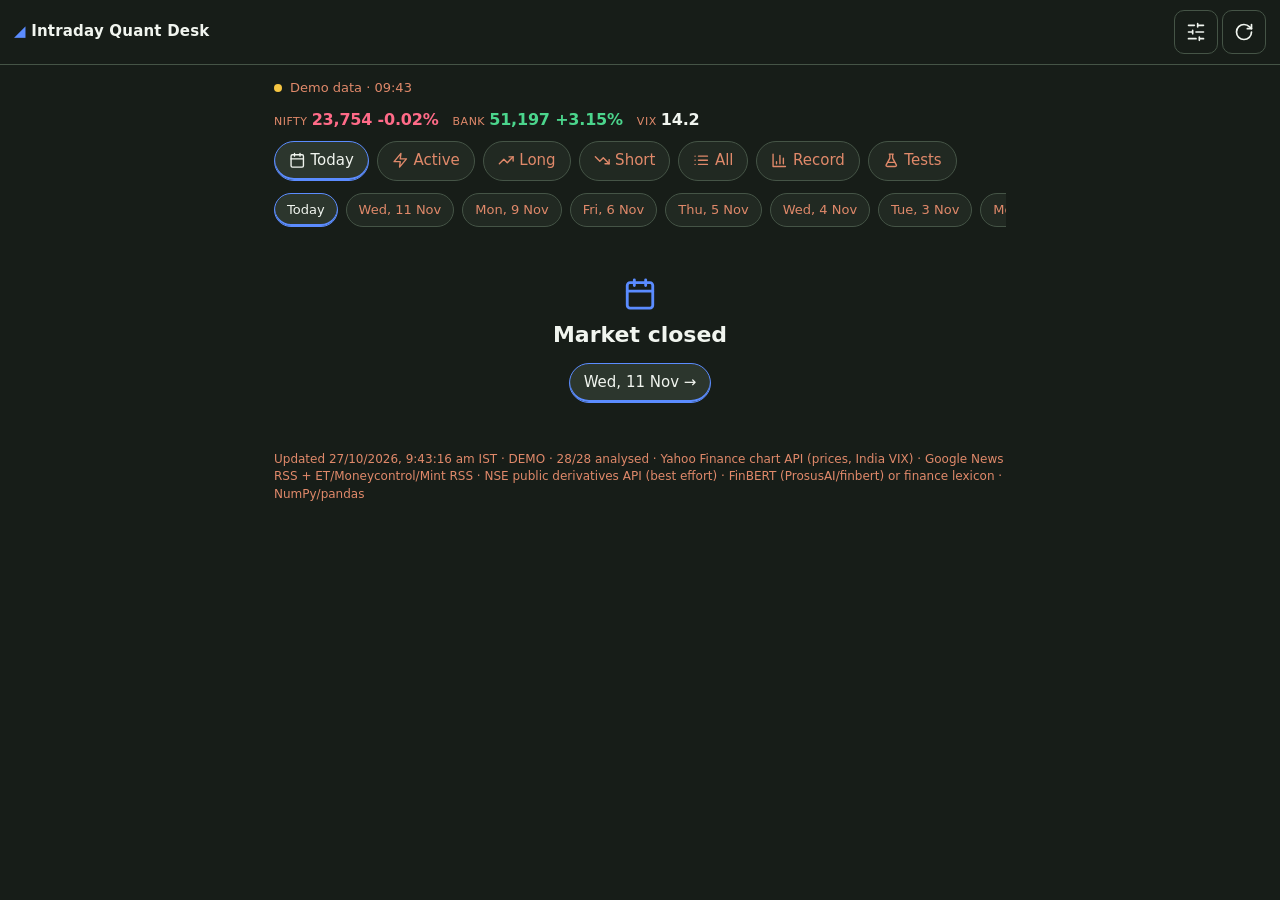
==== commit b420847c: "Design rule 60-30-10: Sage Stone 60%, Terracotta Clay 30%, Cobalt Spark 10% - Dark sage shades for b" ====
--- a/index.html
+++ b/index.html
@@ -5,7 +5,7 @@
 <meta name="viewport" content="width=device-width, initial-scale=1, viewport-fit=cover">
 <title>Intraday Quant Desk</title>
 <meta name="description" content="Quantitative intraday trade theses for NSE/BSE equities">
-<meta name="theme-color" content="#2A1813">
+<meta name="theme-color" content="#171D18">
 <meta name="color-scheme" content="dark">
 <meta name="apple-mobile-web-app-capable" content="yes">
 <meta name="mobile-web-app-capable" content="yes">
--- a/assets/styles.css
+++ b/assets/styles.css
@@ -1,11 +1,11 @@
 :root{
-/* Design rule 60-30-10 (docs/DESIGN.md): Terracotta Clay 60% (backgrounds, surfaces, lines) ·
-   Sage Stone 30% (secondary text, labels, chips, info banners) · Cobalt Spark 10% (accent: buttons, active state, links, logo).
-   Green/red/amber stay only as functional profit/loss/warning colours. */
---clay:#C4673F;--sage:#A9B8A3;--cobalt:#5B8CFF;
---bg:#2A1813;--panel:#3A2119;--panel2:#4A2A20;--line:#6E3B2C;
---tx:#FBEFE9;--mu:#A9B8A3;--accent:#5B8CFF;--accent-bg:#2F5FE0;--on-accent:#FFFFFF;
---up:#4BD58C;--dn:#FF7A6B;--warn:#F5B33B;--info:#A9B8A3;
+/* Design rule 60-30-10 (docs/DESIGN.md): Sage Stone 60% (backgrounds, surfaces, lines) ·
+   Terracotta Clay 30% (secondary text, labels, chips, info banners) · Cobalt Spark 10% (accent: buttons, active state, links, logo).
+   Green/pink-red/amber stay only as functional profit/loss/warning colours. */
+--sage:#A9B8A3;--clay:#C4673F;--cobalt:#5B8CFF;
+--bg:#171D18;--panel:#212922;--panel2:#2C362D;--line:#455446;
+--tx:#F1F5EF;--mu:#E0896A;--accent:#5B8CFF;--accent-bg:#2F5FE0;--on-accent:#FFFFFF;
+--up:#4BD58C;--dn:#FF6B88;--warn:#F5C542;--info:#E0896A;
 --safe-t:env(safe-area-inset-top);--safe-b:env(safe-area-inset-bottom)}
 html{color-scheme:dark}
 *{box-sizing:border-box;-webkit-tap-highlight-color:transparent}
@@ -18,7 +18,7 @@
 .btn.ghost{color:var(--tx);font-weight:400;background:transparent;border:1px solid var(--line);padding:8px 12px;min-width:44px}
 main{max-width:760px;margin:0 auto;padding:12px 14px}
 .banner{padding:10px 12px;border-radius:10px;margin-bottom:10px;border:1px solid;font-size:14px}
-.banner.high{background:rgba(255,122,107,.14);border-color:var(--dn)}.banner.medium{background:rgba(245,179,59,.14);border-color:var(--warn)}.banner.info{background:rgba(169,184,163,.12);border-color:var(--sage)}
+.banner.high{background:rgba(255,107,136,.14);border-color:var(--dn)}.banner.medium{background:rgba(245,197,66,.14);border-color:var(--warn)}.banner.info{background:rgba(196,103,63,.14);border-color:var(--clay)}
 .banner b{display:block;font-size:12px;text-transform:uppercase;letter-spacing:.6px}
 .macro{display:grid;grid-template-columns:repeat(2,1fr);gap:8px;margin-bottom:12px}
 @media(min-width:560px){.macro{grid-template-columns:repeat(4,1fr)}}
@@ -33,7 +33,7 @@
 .row{display:flex;justify-content:space-between;align-items:center;gap:8px}
 .sym{font-weight:700;font-size:16px}.sub{color:var(--mu);font-size:12px}
 .pill{display:inline-block;font-size:11px;font-weight:700;padding:3px 8px;border-radius:999px;letter-spacing:.5px}
-.pill.LONG{background:rgba(75,213,140,.18);color:var(--up)}.pill.SHORT{background:rgba(255,122,107,.18);color:var(--dn)}.pill.NO_TRADE{background:var(--panel2);color:var(--mu)}
+.pill.LONG{background:rgba(75,213,140,.18);color:var(--up)}.pill.SHORT{background:rgba(255,107,136,.18);color:var(--dn)}.pill.NO_TRADE{background:var(--panel2);color:var(--mu)}
 .up{color:var(--up)}.dn{color:var(--dn)}.muted,.mu{color:var(--mu)}
 .meter{height:6px;background:var(--panel2);border-radius:6px;overflow:hidden;margin-top:8px}.meter i{display:block;height:100%;background:var(--accent)}
 .tags{display:flex;flex-wrap:wrap;gap:6px;margin-top:8px}.tag{font-size:11px;background:var(--panel2);border-radius:6px;padding:2px 7px;color:var(--mu)}.tag.w{color:var(--warn)}.tag.r{color:var(--dn)}
@@ -66,7 +66,7 @@
 dialog textarea{width:100%;font:12px ui-monospace,monospace;background:var(--bg);color:var(--tx);border:1px solid var(--line);border-radius:8px;padding:8px}
 dialog .btn{margin:4px 0}
 .tbar{margin:12px 0 2px}
-.tbar-track{position:relative;height:8px;border-radius:8px;background:linear-gradient(90deg,rgba(255,122,107,.28),var(--panel2) 33%,rgba(75,213,140,.28))}
+.tbar-track{position:relative;height:8px;border-radius:8px;background:linear-gradient(90deg,rgba(255,107,136,.28),var(--panel2) 33%,rgba(75,213,140,.28))}
 .tbar-fill{position:absolute;top:0;bottom:0;border-radius:8px}.tbar-fill.up{background:var(--up)}.tbar-fill.dn{background:var(--dn)}
 .tbar-tick{position:absolute;top:-3px;bottom:-3px;width:2px;margin-left:-1px;background:var(--mu)}.tbar-tick.be{background:var(--accent)}
 .tbar-dot{position:absolute;top:50%;width:14px;height:14px;margin:-7px 0 0 -7px;border-radius:50%;border:2px solid var(--tx)}
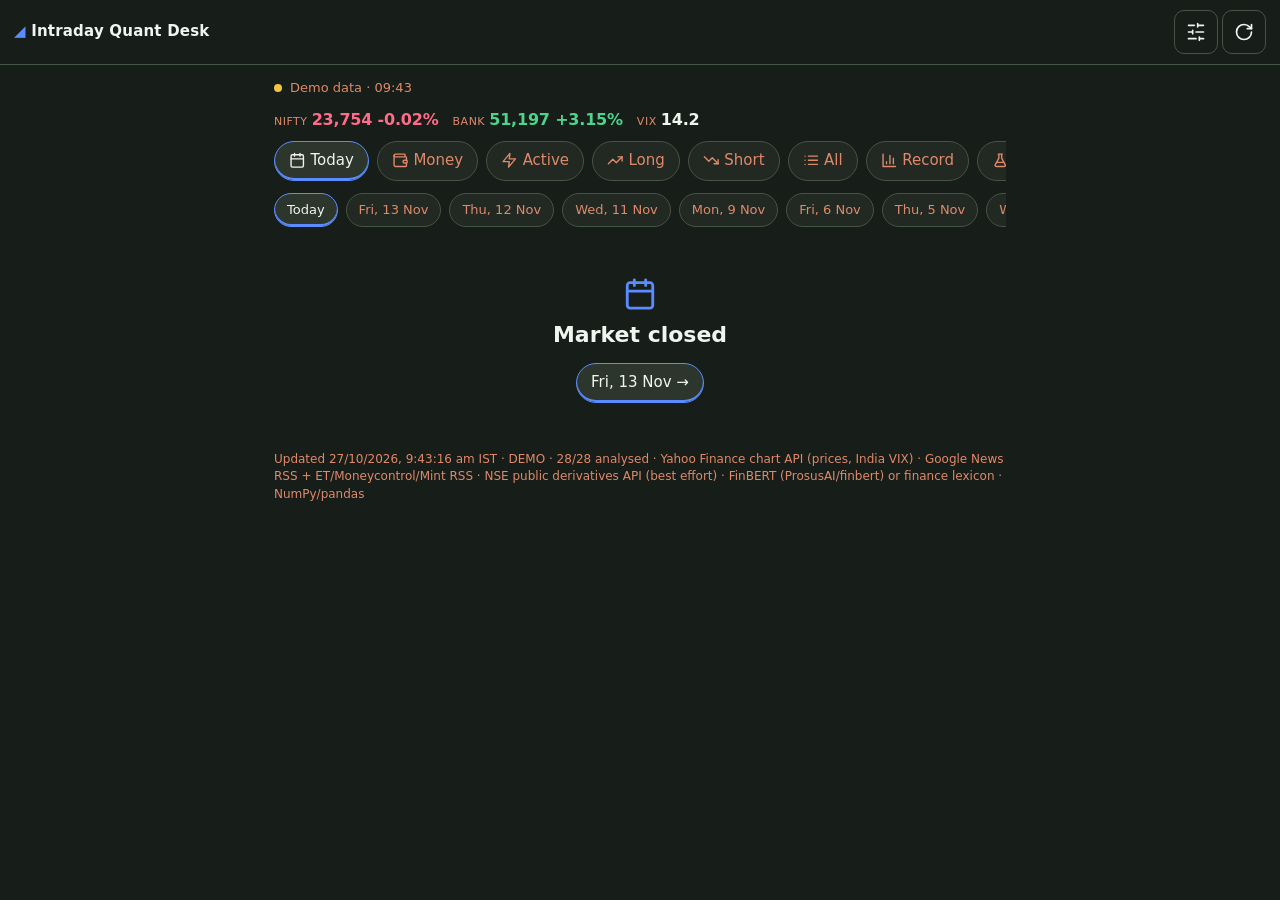
==== commit 444055eb: "Signals and setup on the VPS, the Money tab with the real Kite account, order server settings and lo" ====
--- a/index.html
+++ b/index.html
@@ -30,6 +30,7 @@
   <section id="macro" class="strip" aria-label="Market"></section>
   <nav class="chips" id="filters" aria-label="Views">
     <button data-f="TODAY" class="chip on">Today</button>
+    <button data-f="MONEY" class="chip">Money</button>
     <button data-f="ACTION" class="chip">Active</button>
     <button data-f="LONG" class="chip">Long</button>
     <button data-f="SHORT" class="chip">Short</button>
@@ -53,7 +54,10 @@
     <label>Risk per trade %<input id="riskPct" type="number" min="0.1" max="100" step="0.1" inputmode="decimal"></label>
     <h3>Kite</h3>
     <p id="kiteStatus" class="muted"></p>
-    <button type="button" id="kiteBtn" class="btn">Log in (daily, before 10:00)</button>
+    <button type="button" id="kiteBtn" class="btn">Log in to Kite (daily, before 10:00)</button>
+    <h3>Order server</h3>
+    <label>Address<input id="srvUrl" type="url" inputmode="url" autocomplete="off" autocapitalize="off" placeholder="https://intraday.…sslip.io"></label>
+    <label>Passcode<input id="srvCode" type="password" autocomplete="off"></label>
     <h3>Alerts</h3>
     <p id="notifStatus" class="muted"></p>
     <button type="button" id="notifBtn" class="btn">Enable alerts</button>
